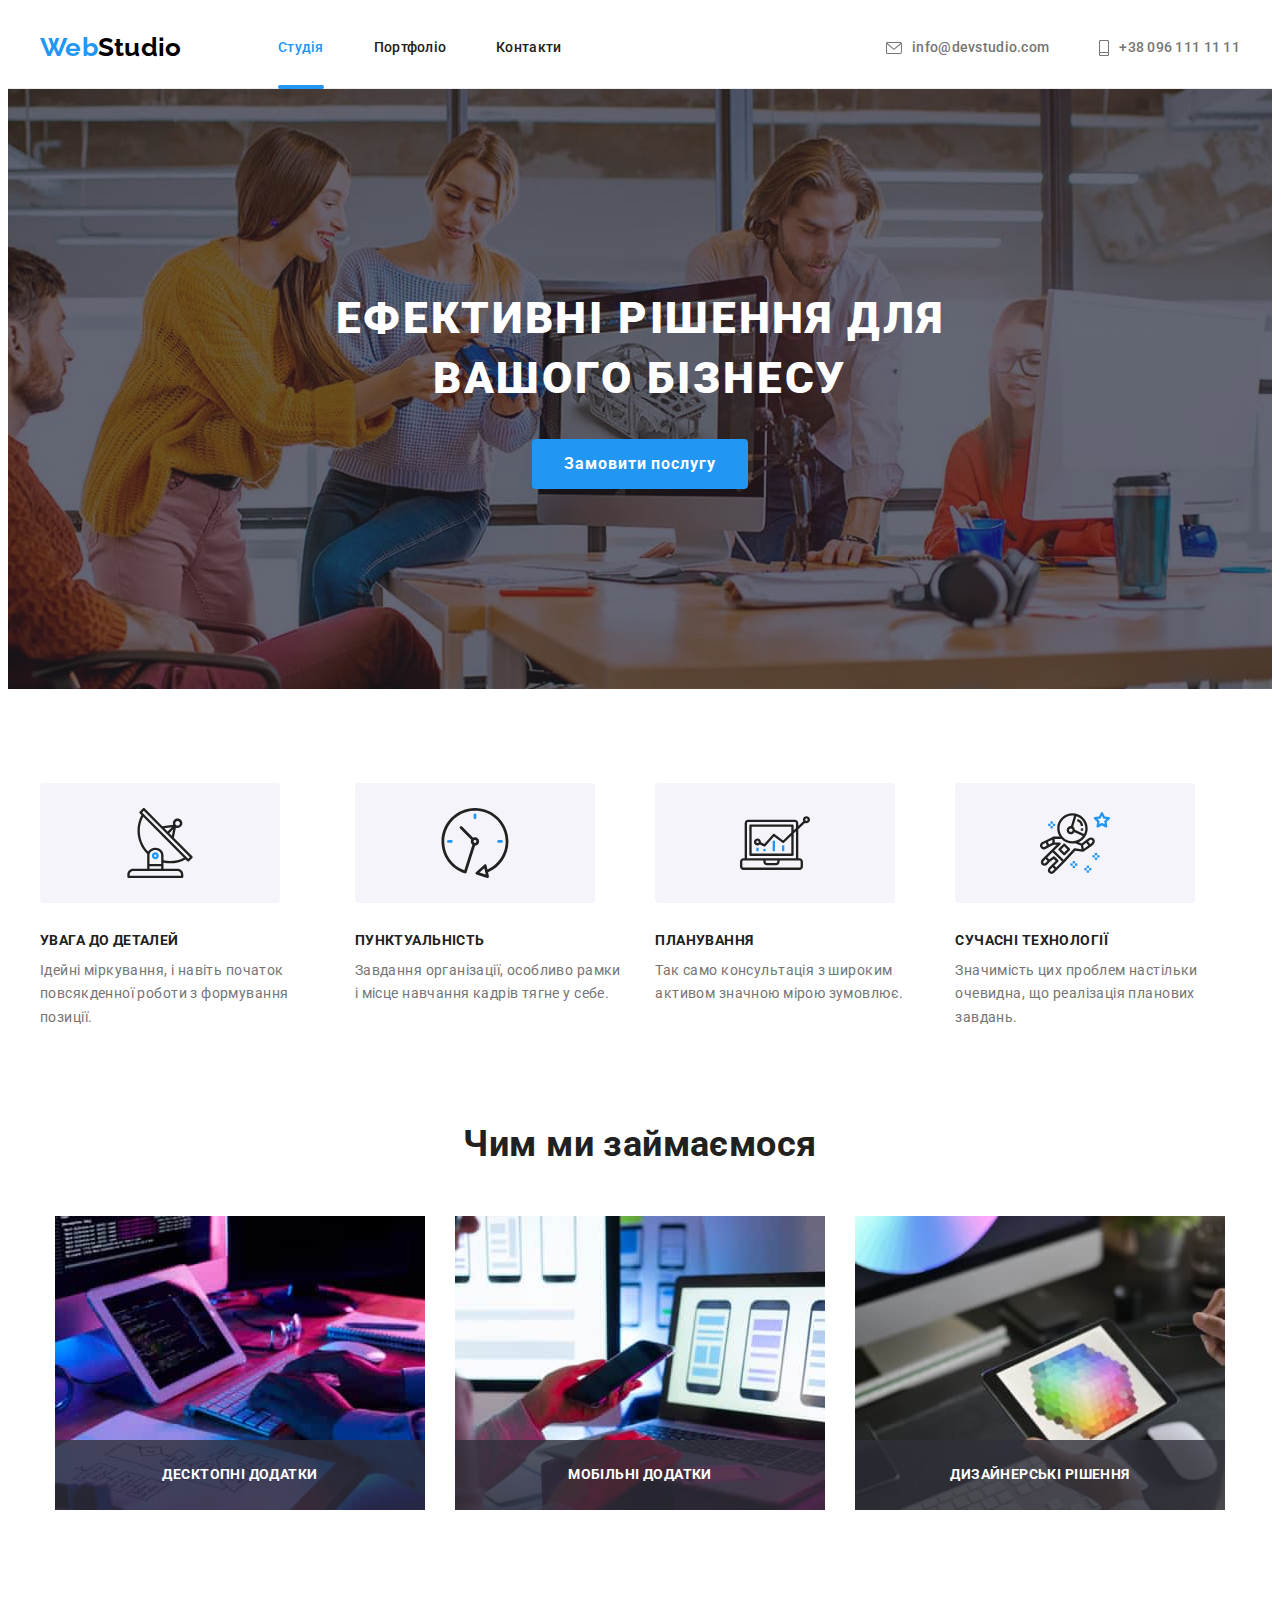
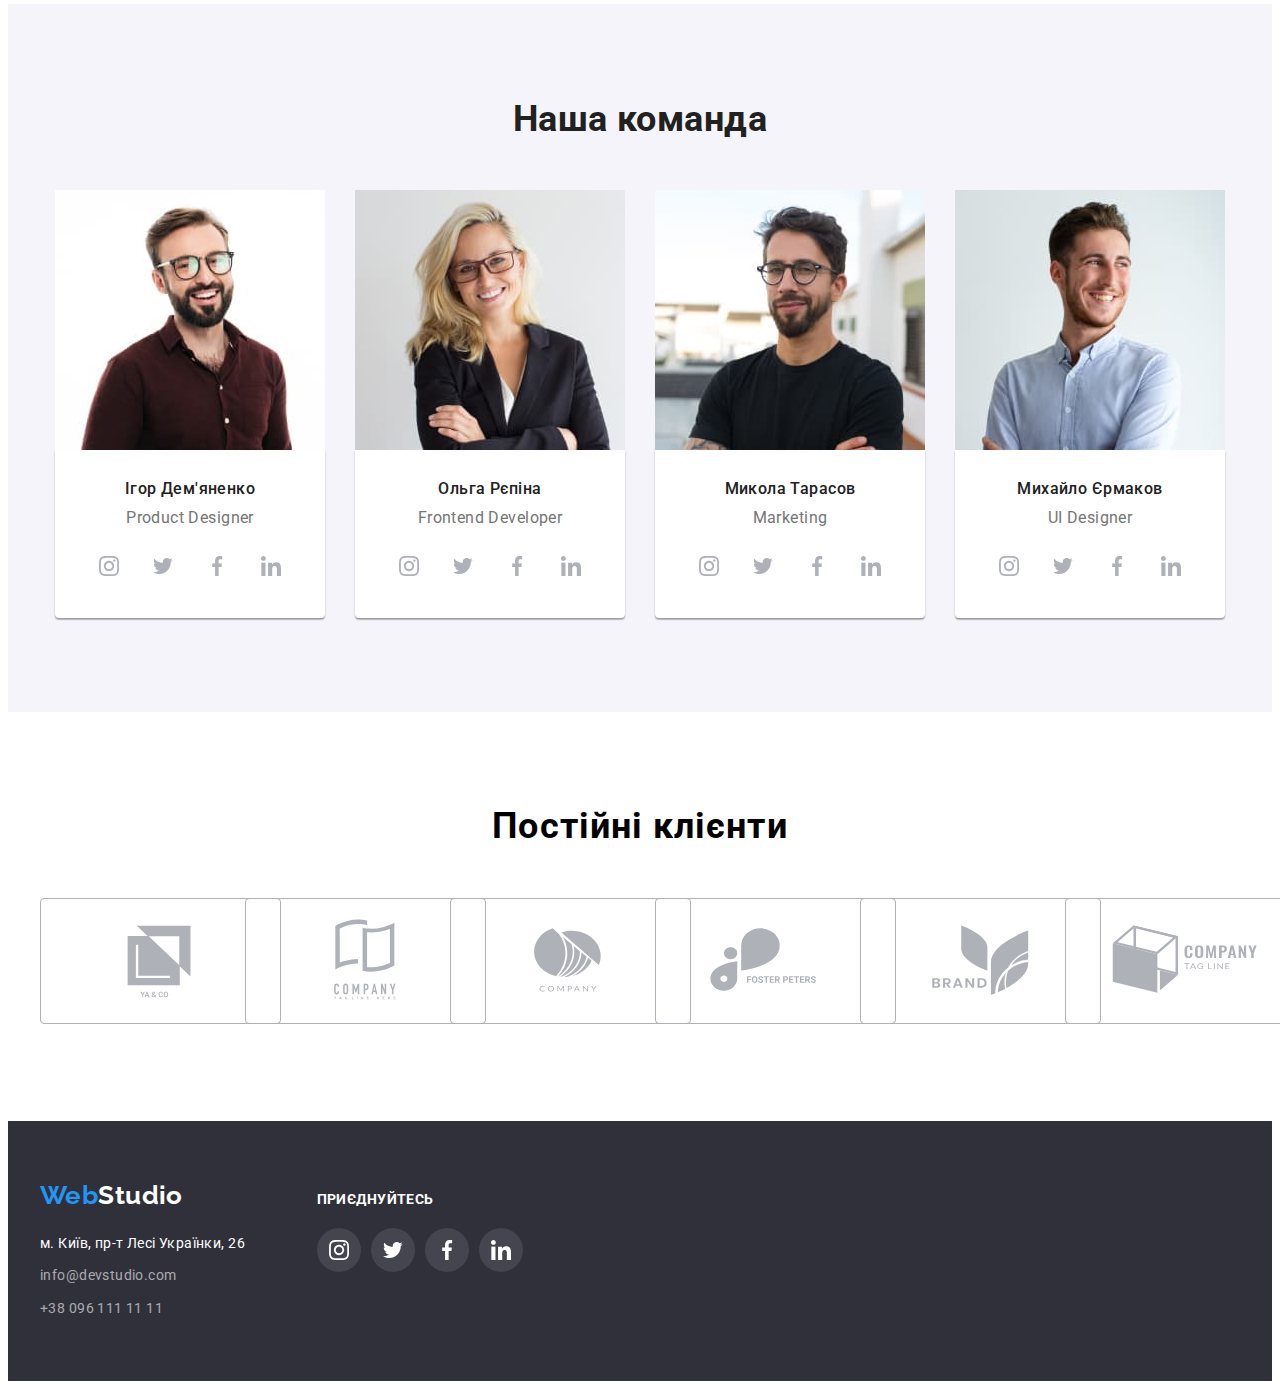
==== index.html @ 35bde999 "add elementary animation" ====
<!DOCTYPE html>
<html lang="uk">
  <head>
    <meta charset="UTF-8" />
    <meta http-equiv="X-UA-Compatible" content="IE=edge" />
    <meta name="viewport" content="width=device-width, initial-scale=1.0" />
    <title>Студія</title>
    <link rel="preconnect" href="https://fonts.googleapis.com" />
    <link rel="preconnect" href="https://fonts.gstatic.com" crossorigin />
    <link
      href="https://fonts.googleapis.com/css2?family=Raleway:wght@700&family=Roboto:wght@400;500;700;900&display=swap"
      rel="stylesheet"
    />
    <link
      rel="stylesheet"
      href="https://cdnjs.cloudflare.com/ajax/libs/modern-normalize/1.1.0/modern-normalize.min.css"
      integrity="sha512-wpPYUAdjBVSE4KJnH1VR1HeZfpl1ub8YT/NKx4PuQ5NmX2tKuGu6U/JRp5y+Y8XG2tV+wKQpNHVUX03MfMFn9Q=="
      crossorigin="anonymous"
      referrerpolicy="no-referrer"
    />
    <link rel="stylesheet" href="./css/styles.css" />
  </head>
  <body>
    <!-- Наведение по сайту -->
    <header class="header">
      <div class="container header-container">
        <a href="./index.html" class="header-logo"
          ><span class="logo-first">Web</span
          ><span class="logo-second">Studio</span>
        </a>
        <nav class="nav">
          <ul class="nav-list">
            <li class="nav-item">
              <a class="nav-link link current" href="./index.html">Студія</a>
            </li>
            <li class="nav-item">
              <a class="nav-link link" href="./portfolio.html">Портфоліо</a>
            </li>
            <li class="nav-item">
              <a class="nav-link link" href="#">Контакти</a>
            </li>
          </ul>
        </nav>
        <ul class="contacts">
          <li class="contacts-link">
            <a class="contact link" href="mailto:info@devstudio.com">
              <svg class="mail" width="16" height="12">
                <use href="./images/icons.svg#icon-mail"></use>
              </svg>
              info@devstudio.com
            </a>
          </li>
          <li class="contacts-link">
            <a class="contact link" href="tel:+380961111111">
              <svg class="phone" width="10" height="16">
                <use href="./images/icons.svg#icon-phone"></use>
              </svg>
              +38 096 111 11 11
            </a>
          </li>
        </ul>
      </div>
    </header>

    <main>
      <!-- Hero -->
      <section class="hero section">
        <div class="container">
          <h1 class="hero-title">Ефективні рішення для вашого бізнесу</h1>
          <button class="hero-button button" type="button" data-modal-open>
            Замовити послугу
          </button>
        </div>
      </section>

      <!-- Преимущества -->
      <section class="benefits section">
        <div class="container">
          <h2 class="benefits-title visually-hidden">Переваги</h2>
          <ul class="benefits-link">
            <li class="benefits-item">
              <div class="benefist-list">
                <svg class="benefits-icon-list" width="70" height="70">
                  <use
                    class="icon-benefits"
                    href="./images/icons.svg#icon-antenna"
                  ></use>
                </svg>
              </div>
              <h3 class="benefits-item-title">УВАГА ДО ДЕТАЛЕЙ</h3>
              <p class="benefits-item-text">
                Ідейні міркування, і навіть початок повсякденної роботи з
                формування позиції.
              </p>
            </li>
            <li class="benefits-item">
              <div class="benefist-list">
                <svg class="benefits-icon-list" width="70" height="70">
                  <use
                    class="icon-benefits"
                    href="./images/icons.svg#icon-clock"
                  ></use>
                </svg>
              </div>
              <h3 class="benefits-item-title">ПУНКТУАЛЬНІСТЬ</h3>
              <p class="benefits-item-text">
                Завдання організації, особливо рамки і місце навчання кадрів
                тягне у себе.
              </p>
            </li>
            <li class="benefits-item">
              <div class="benefist-list">
                <svg class="benefits-icon-list" width="70" height="70">
                  <use
                    class="icon-benefits"
                    href="./images/icons.svg#icon-diagram"
                  ></use>
                </svg>
              </div>
              <h3 class="benefits-item-title">ПЛАНУВАННЯ</h3>
              <p class="benefits-item-text">
                Так само консультація з широким активом значною мірою зумовлює.
              </p>
            </li>
            <li class="benefits-item">
              <div class="benefist-list">
                <svg class="benefits-icon-list" width="70" height="70">
                  <use
                    class="icon-benefits"
                    href="./images/icons.svg#icon-astronaut"
                  ></use>
                </svg>
              </div>
              <h3 class="benefits-item-title">СУЧАСНІ ТЕХНОЛОГІЇ</h3>
              <p class="benefits-item-text">
                Значимість цих проблем настільки очевидна, що реалізація
                планових завдань.
              </p>
            </li>
          </ul>
        </div>
      </section>

      <!-- Род занятий -->
      <section class="work section">
        <div class="container">
          <h2 class="work-title">Чим ми займаємося</h2>
          <ul class="work-images">
            <li class="work-list">
              <img src="./images/img.jpg" alt="Робота" width="370" />
              <div class="work-ideas">
                <p class="work-text">Десктопні додатки</p>
              </div>
            </li>
            <li class="work-list">
              <img src="./images/img1.jpg" alt="Тестування" width="370" />
              <div class="work-ideas">
                <p class="work-text">Мобільні додатки</p>
              </div>
            </li>
            <li class="work-list">
              <img src="./images/img2.jpg" alt="Дизайн" width="370" />
              <div class="work-ideas">
                <p class="work-text">Дизайнерські рішення</p>
              </div>
            </li>
          </ul>
        </div>
      </section>

      <!-- Команда -->
      <section class="comand section">
        <div class="container">
          <h2 class="comand-title">Наша команда</h2>
          <ul class="comand-list">
            <li class="comand-item">
              <img src="./images/person1.jpg" alt="Портрет" width="270" />
              <div class="comand-item-text">
                <p class="comand-text">Ігор Дем'яненко</p>
                <p class="comand-profession">Product Designer</p>
                <ul class="comand-media-list">
                  <li class="socials-list-item">
                    <a class="socials-link" href="">
                      <svg class="socials-icon" width="20" height="20">
                        <use href="./images/icons.svg#icon-instagram"></use>
                      </svg>
                    </a>
                  </li>
                  <li class="socials-list-item">
                    <a class="socials-link" href="">
                      <svg class="socials-icon" width="20" height="20">
                        <use href="./images/icons.svg#icon-Vector"></use>
                      </svg>
                    </a>
                  </li>
                  <li class="socials-list-item">
                    <a class="socials-link" href="">
                      <svg class="socials-icon" width="20" height="20">
                        <use href="./images/icons.svg#icon-facebook"></use>
                      </svg>
                    </a>
                  </li>
                  <li class="socials-list-item">
                    <a class="socials-link" href="">
                      <svg class="socials-icon" width="20" height="20">
                        <use href="./images/icons.svg#icon-linkedin"></use>
                      </svg>
                    </a>
                  </li>
                </ul>
              </div>
            </li>
            <li class="comand-item">
              <img src="./images/person4.jpg" alt="Портрет" width="270" />
              <div class="comand-item-text">
                <p class="comand-text">Ольга Рєпіна</p>
                <p class="comand-profession">Frontend Developer</p>
                <ul class="comand-media-list">
                  <li class="socials-list-item">
                    <a class="socials-link" href="">
                      <svg class="socials-icon" width="20" height="20">
                        <use href="./images/icons.svg#icon-instagram"></use>
                      </svg>
                    </a>
                  </li>
                  <li class="socials-list-item">
                    <a class="socials-link" href="">
                      <svg class="socials-icon" width="20" height="20">
                        <use href="./images/icons.svg#icon-Vector"></use>
                      </svg>
                    </a>
                  </li>
                  <li class="socials-list-item">
                    <a class="socials-link" href="">
                      <svg class="socials-icon" width="20" height="20">
                        <use href="./images/icons.svg#icon-facebook"></use>
                      </svg>
                    </a>
                  </li>
                  <li class="socials-list-item">
                    <a class="socials-link" href="">
                      <svg class="socials-icon" width="20" height="20">
                        <use href="./images/icons.svg#icon-linkedin"></use>
                      </svg>
                    </a>
                  </li>
                </ul>
              </div>
            </li>
            <li class="comand-item">
              <img src="./images/person3.jpg" alt="Портрет" width="270" />
              <div class="comand-item-text">
                <p class="comand-text">Микола Тарасов</p>
                <p class="comand-profession">Marketing</p>
                <ul class="comand-media-list">
                  <li class="socials-list-item">
                    <a class="socials-link" href="">
                      <svg class="socials-icon" width="20" height="20">
                        <use href="./images/icons.svg#icon-instagram"></use>
                      </svg>
                    </a>
                  </li>
                  <li class="socials-list-item">
                    <a class="socials-link" href="">
                      <svg class="socials-icon" width="20" height="20">
                        <use href="./images/icons.svg#icon-Vector"></use>
                      </svg>
                    </a>
                  </li>
                  <li class="socials-list-item">
                    <a class="socials-link" href="">
                      <svg class="socials-icon" width="20" height="20">
                        <use href="./images/icons.svg#icon-facebook"></use>
                      </svg>
                    </a>
                  </li>
                  <li class="socials-list-item">
                    <a class="socials-link" href="">
                      <svg class="socials-icon" width="20" height="20">
                        <use href="./images/icons.svg#icon-linkedin"></use>
                      </svg>
                    </a>
                  </li>
                </ul>
              </div>
            </li>
            <li class="comand-item">
              <img src="./images/person2.jpg" alt="Портрет" width="270" />
              <div class="comand-item-text">
                <p class="comand-text">Михайло Єрмаков</p>
                <p class="comand-profession">UI Designer</p>
                <ul class="comand-media-list">
                  <li class="socials-list-item">
                    <a class="socials-link" href="">
                      <svg class="socials-icon" width="20" height="20">
                        <use href="./images/icons.svg#icon-instagram"></use>
                      </svg>
                    </a>
                  </li>
                  <li class="socials-list-item">
                    <a class="socials-link" href="">
                      <svg class="socials-icon" width="20" height="20">
                        <use href="./images/icons.svg#icon-Vector"></use>
                      </svg>
                    </a>
                  </li>
                  <li class="socials-list-item">
                    <a class="socials-link" href="">
                      <svg class="socials-icon" width="20" height="20">
                        <use href="./images/icons.svg#icon-facebook"></use>
                      </svg>
                    </a>
                  </li>
                  <li class="socials-list-item">
                    <a class="socials-link" href="">
                      <svg class="socials-icon" width="20" height="20">
                        <use href="./images/icons.svg#icon-linkedin"></use>
                      </svg>
                    </a>
                  </li>
                </ul>
              </div>
            </li>
          </ul>
        </div>
      </section>
    </main>

    <!-- Постоянные Клиенты -->
    <section class="section">
      <div class="container">
        <h2 class="clients-title">Постійні клієнти</h2>
        <ul class="clients-list">
          <li class="clients-item">
            <a class="clients-link" href="#">
              <svg class="clients-icon">
                <use href="./images/icons.svg#icon-Logo"></use>
              </svg>
            </a>
          </li>
          <li class="clients-item">
            <a class="clients-link" href="#">
              <svg class="clients-icon">
                <use href="./images/icons.svg#icon-Logo-1"></use>
              </svg>
            </a>
          </li>
          <li class="clients-item">
            <a class="clients-link" href="#">
              <svg class="clients-icon">
                <use href="./images/icons.svg#icon-Logo-2"></use>
              </svg>
            </a>
          </li>
          <li class="clients-item">
            <a class="clients-link" href="#">
              <svg class="clients-icon">
                <use href="./images/icons.svg#icon-Logo-3"></use>
              </svg>
            </a>
          </li>
          <li class="clients-item">
            <a class="clients-link" href="#">
              <svg class="clients-icon">
                <use href="./images/icons.svg#icon-Logo-4"></use>
              </svg>
            </a>
          </li>
          <li class="clients-item">
            <a class="clients-link" href="#">
              <svg class="clients-icon">
                <use href="./images/icons.svg#icon-Logo-5"></use>
              </svg>
            </a>
          </li>
        </ul>
      </div>
    </section>

    <!-- Контактная инфо -->
    <footer class="footer">
      <div class="container">
        <div class="footer-content">
          <div class="footer-contact">
            <a href="./index.html" class="footer-logo"
              ><span class="logo-first">Web</span
              ><span class="logo-second color">Studio</span>
            </a>
            <address class="address">
              <ul class="footer-item">
                <li class="footer-list list-address">
                  <a
                    class="footer-map"
                    href="https://goo.gl/maps/SfLGjtbYT2zmBpAr8"
                    target="_blank"
                    rel="noopener noreferrer nofollow"
                    >м. Київ, пр-т Лесі Українки, 26</a
                  >
                </li>
                <li class="list-address">
                  <a class="footer-contact" href="mailto:info@devstudio.com"
                    >info@devstudio.com</a
                  >
                </li>
                <li class="list-address">
                  <a class="footer-contact" href="tel:+380961111111"
                    >+38 096 111 11 11</a
                  >
                </li>
              </ul>
            </address>
          </div>

          <div class="socials">
            <p class="socials-title">Приєднуйтесь</p>
            <ul class="social-list">
              <li class="social-item">
                <a class="social-link" href="">
                  <svg class="social-icon" width="20" height="20">
                    <use href="./images/icons.svg#icon-instagram"></use>
                  </svg>
                </a>
              </li>
              <li class="social-item">
                <a class="social-link" href="">
                  <svg class="social-icon" width="20" height="20">
                    <use href="./images/icons.svg#icon-Vector"></use>
                  </svg>
                </a>
              </li>
              <li class="social-item">
                <a class="social-link" href="">
                  <svg class="social-icon" width="20" height="20">
                    <use href="./images/icons.svg#icon-facebook"></use>
                  </svg>
                </a>
              </li>
              <li class="social-item">
                <a class="social-link" href="">
                  <svg class="social-icon" width="20" height="20">
                    <use href="./images/icons.svg#icon-linkedin"></use>
                  </svg>
                </a>
              </li>
            </ul>
          </div>
        </div>
      </div>
    </footer>

    <div class="backdrop is-hidden" data-modal>
      <div class="modal">
        <button class="button-close" type="button" data-modal-close>
          <svg class="icon-close" width="11" height="11">
            <use href="./images/icons.svg#icon-close-black"></use>
          </svg>
        </button>
      </div>
    </div>
    <script src="./js/modal.js"></script>
  </body>
</html>
---- css/styles.css ----
:root {
  --background-color: #ffffff;
  --main-color: #212121;
  --second-color: #757575;
  --color-button: #2196f3;
  --background-color-button: #188ce8;
  --background-color-team: #f5f4fa;
  --bcg-second: #2f303a;
  --third-color: rgba(255, 255, 255, 0.6);
}

body {
  font-family: "Roboto", sans-serif;
  font-size: 14px;
  font-weight: 500;
  background: var(--background-color);
  letter-spacing: 0.03em;
}

h1,
h2,
h3,
h4,
h5,
h6,
p {
  margin: 0;
  padding: 0;
}

button {
  padding: 0;
  transition-property: inherit;
  transition-duration: 250ms;
  transition-timing-function: cubic-bezier(0.4, 0, 0.2, 1);
}

.link:hover,
.link:focus {
  color: var(--color-button);
  transition-property: inherit;
  transition-duration: 250ms;
  transition-timing-function: cubic-bezier(0.4, 0, 0.2, 1);
}

.container {
  width: 1200px;
  margin: 0 auto;
  padding-left: 15px;
  padding-right: 15px;
  margin: auto;
}

.section {
  padding-top: 94px;
  padding-bottom: 94px;
}

img {
  display: block;
}

a {
  text-decoration: none;
}

ul {
  margin: 0;
  padding: 0;
  list-style: none;
}

span {
  font-family: "Raleway", sans-serif;
  font-weight: 700;
  font-size: 26px;
  line-height: 1.14;
}

.visually-hidden {
  position: absolute;
  white-space: nowrap;
  width: 1px;
  height: 1px;
  overflow: hidden;
  border: 0;
  padding: 0;
  clip: rect(0 0 0 0);
  clip-path: inset(50%);
  margin: -1px;
}

/* Header */

.header-container {
  display: flex;
  align-items: center;
}

.nav-item .current {
  color: var(--color-button);
}

.nav-item {
  position: relative;
}

.header-logo {
  display: block;
  width: 145px;
  margin-right: 93px;
}

.logo-first {
  color: var(--color-button);
}

.logo-second {
  color: #000000;
}

.header {
  font-style: normal;
  line-height: 1.14;
  letter-spacing: 0.02em;
  background-color: var(--background-color);
  border-bottom: 1px solid #ececec;
}

.nav-list {
  display: flex;
  padding: 32px 0;
  gap: 50px;
}

.contacts {
  display: flex;
  align-items: center;
  justify-content: center;
  margin-left: auto;
  padding: 32px 0;
  gap: 50px;
}

.nav-link {
  color: var(--main-color);
  transition-property: inherit;
  transition-duration: 250ms;
  transition-timing-function: cubic-bezier(0.4, 0, 0.2, 1);
}

.current::after {
  position: absolute;
  content: "";
  left: 0;
  bottom: -33px;
  width: 100%;
  height: 4px;
  background-color: var(--color-button);
  border-radius: 2px;
}

.contact {
  display: flex;
  align-items: center;
  align-self: baseline;
  color: var(--second-color);

  transition-property: var(--background-color);
  transition-duration: 250ms;
  transition-timing-function: cubic-bezier(0.4, 0, 0.2, 1);
}

.mail,
.phone {
  margin-right: 10px;
  fill: var(--second-color);
}

.contact:hover .mail,
.contact:focus .mail {
  fill: var(--color-button);
}

.contact:hover .phone,
.contact:focus .phone {
  fill: var(--color-button);
}

.contact:hover,
.contact:focus {
  color: var(--color-button);
  transition-property: var(--background-color);
  transition-duration: 250ms;
  transition-timing-function: cubic-bezier(0.4, 0, 0.2, 1);
}

/* Hero Section */

.hero {
  max-width: 1600px;
  padding-top: 200px;
  padding-bottom: 200px;
  margin: 0 auto;
  background-color: var(--bcg-second);
  background-image: linear-gradient(
      to right,
      rgba(47, 48, 58, 0.4),
      rgba(47, 48, 58, 0.4)
    ),
    url(../images/bg-comand.jpg);

  background-repeat: no-repeat;
  background-size: cover;
  background-position: center;
}

.hero-title {
  max-width: 696px;
  margin: 0 auto;
  margin-bottom: 30px;
  font-weight: 900;
  font-size: 44px;
  line-height: 1.36;
  text-align: center;
  letter-spacing: 0.06em;
  text-transform: uppercase;
  color: var(--background-color);
}

.hero-button {
  display: flex;
  margin-left: auto;
  margin-right: auto;
  padding: 10px 32px;
  border-radius: 4px;
  border: transparent;

  font-family: "Roboto", sans-serif;
  font-weight: 700;
  font-size: 16px;
  line-height: 1.87;
  letter-spacing: 0.06em;

  transition-property: inherit;
  transition-duration: 250ms;
  transition-timing-function: cubic-bezier(0.4, 0, 0.2, 1);

  color: var(--background-color);
  background: var(--color-button);
}

.button:hover,
.button:focus {
  background-color: var(--background-color-button);
}

.button {
  cursor: pointer;
}

/* Benefits Section */

.benefits-link-icon {
  display: flex;
  align-items: center;
  justify-content: center;
  gap: 30px;
}

.benefits-link-icon {
  display: flex;
  align-items: center;
  justify-content: center;
}

.benefits-link {
  display: flex;
  justify-content: center;
  gap: 30px;
}

.benefist-list {
  display: flex;
  align-items: center;
  justify-content: center;
  width: 240px;
  height: 120px;
  margin-bottom: 30px;
  border-radius: 4px;
  background-color: var(--background-color-team);
}

.benefits-item-icon {
  padding: 25px 100px;
  background-color: var(--background-color-team);
  border-radius: 4px;
  margin-bottom: 30px;
}

.benefits-item-title {
  margin-bottom: 10px;
  font-weight: 700;
  font-size: 14px;
  line-height: 1.14;
  text-transform: uppercase;
  color: var(--main-color);
}

.benefits-item-text {
  min-width: 270px;
  font-weight: 400;
  line-height: 1.71;
  color: var(--second-color);
}

/* work */

.work {
  padding-top: 0;
}

.work-title {
  margin-bottom: 50px;
  font-weight: 700;
  font-size: 36px;
  line-height: 1.16;
  text-align: center;
  color: var(--main-color);
}

.work-images {
  display: flex;
  flex-wrap: wrap;
  justify-content: center;
  gap: 30px;
}

.work-list {
  position: relative;
}

.work-ideas {
  position: absolute;
  display: flex;
  align-items: center;
  justify-content: center;
  left: 0;
  bottom: 0;
  width: 100%;
  height: 70px;
  background: rgba(47, 48, 58, 0.8);
}

.work-text {
  font-weight: 700;
  line-height: 1.14;
  text-align: center;
  text-transform: uppercase;
  color: var(--background-color);
}

/* Comands */

.comand-list {
  display: flex;
  justify-content: center;
  flex-wrap: wrap;
  gap: 30px;
}

.comand {
  background-color: var(--background-color-team);
}

.comand-item {
  background-color: var(--background-color);
}

.comand-title {
  margin-bottom: 50px;
  font-weight: 700;
  font-size: 36px;
  line-height: 42px;
  text-align: center;
  color: var(--main-color);
}

.comand-item-text {
  padding: 30px 0;
  text-align: center;
  box-shadow: 0px 1px 3px rgba(0, 0, 0, 0.12), 0px 1px 1px rgba(0, 0, 0, 0.14),
    0px 2px 1px rgba(0, 0, 0, 0.2);
  border-radius: 0px 0px 4px 4px;
}

.comand-text {
  margin-bottom: 10px;
  font-size: 16px;
  line-height: 1.18;
  color: var(--main-color);
}

.comand-profession {
  font-weight: 400;
  font-size: 16px;
  line-height: 1.18;
  margin-bottom: 16px;
  color: var(--second-color);
}

.comand-media-list {
  display: flex;
  justify-content: center;
  gap: 10px;
}

.socials-link {
  display: flex;
  align-items: center;
  justify-content: center;
  width: 44px;
  height: 44px;
  background-color: var(--background-color);
  border-radius: 50%;
  transition-property:var(--color-button);
  transition-duration: 250ms;
  transition-timing-function: cubic-bezier(0.4, 0, 0.2, 1);
}

.socials-icon {
  fill: #afb1b8;
}

.socials-link:hover .socials-icon,
.socials-link:focus .socials-icon {
  fill: var(--background-color);
}

.socials-link:hover,
.socials-link:focus {
  color: var(--background-color);
  background-color: var(--color-button);
  transition-property:var(--color-button);
  transition-duration: 250ms;
  transition-timing-function: cubic-bezier(0.4, 0, 0.2, 1);
}

/* Постоянные Клиенты */

.clients-title {
  text-align: center;
  font-weight: 700;
  font-size: 36px;
  line-height: 1.16;
  letter-spacing: 0.03em;
  margin-bottom: 50px;
}

.clients-list {
  display: flex;
  justify-content: center;
  gap: 30px;
}

.clients-icon {
  width: 100%;
  height: 92px;
  padding: 16px 32px;
  fill: #afb1b8;
  border: 1px solid #afb1b8;
  border-radius: 4px;

  transition-property: var(--color-button);
  transition-duration: 250ms;
  transition-timing-function: cubic-bezier(0.4, 0, 0.2, 1);
}

.clients-link:hover .clients-icon,
.clients-link:focus .clients-icon {
  fill: var(--color-button);
  border-radius: var(--color-button);
  border-radius: 4px;
  transition-property: var(--color-button);
  transition-duration: 250ms;
  transition-timing-function: cubic-bezier(0.4, 0, 0.2, 1);
}

.clients-link:hover .clients-icon,
.clients-link:focus .clients-icon {
  color: var(--color-button);
  border: 1px solid var(--color-button);
}

/* Footer */
.footer-content {
  display: flex;
  align-items: baseline;
}

.footer {
  display: flex;
  padding: 60px 0;
  background-color: var(--bcg-second);
  font-style: normal;
}

.footer-logo {
  display: block;
  margin-bottom: 20px;
}

.list-address:not(:last-child) {
  margin-bottom: 9px;
}

.footer-map {
  font-weight: 400;
  line-height: 1.71;
  color: var(--background-color);
}

.footer-contact {
  margin-right: 70px;
  font-weight: 400;
  line-height: 1.71;
  color: var(--third-color);
}

.color {
  color: var(--background-color);
}

.socials-title {
  font-weight: 700;
  font-size: 14px;
  line-height: 1.14;
  color: var(--background-color);
  text-transform: uppercase;
  margin-bottom: 20px;
}

.social-list {
  display: flex;
  gap: 10px;
}

.social-link {
  display: flex;
  align-items: center;
  justify-content: center;
  width: 44px;
  height: 44px;
  background-color: rgba(255, 255, 255, 0.1);
  border-radius: 50%;

  transition-duration: 250ms;
  transition-timing-function: cubic-bezier(0.4, 0, 0.2, 1);
}

.social-icon {
  fill: var(--background-color);
}

.social-icon:hover .social-icon,
.social-icon:focus .social-icon {
  background-color: var(--color-button);
  transition-duration: 250ms;
  transition-timing-function: cubic-bezier(0.4, 0, 0.2, 1);
}

.social-link:hover,
.social-link:focus {
  color: var(--background-color);
  background-color: var(--color-button);
}

/* Portfolio */

.button-project {
  display: flex;
  justify-content: center;
  gap: 8px;
  margin-bottom: 50px;
}

.portfolio-button {
  padding: 6px 22px;
  border: transparent;
  border-radius: 4px;
  font-family: "Roboto", sans-serif;
  font-size: 16px;
  line-height: 1.62;
  text-align: center;
  color: var(--main-color);
  background: var(--background-color-team);

  transition-property: var(--main-color), var(--background-color-team);
  transition-duration: 250ms;
  transition-timing-function: cubic-bezier(0.4, 0, 0.2, 1);
}

.portfolio-button:hover,
.portfolio-button:focus {
  transition-duration: 250ms;
  transition-timing-function: cubic-bezier(0.4, 0, 0.2, 1);
  color: var(--background-color);
  background: var(--color-button);
}

.project {
  display: flex;
  flex-wrap: wrap;
  gap: 30px;
}

.project-box {
  border: 1px solid #eeeeee;
  border-top: none;
  padding: 20px 24px;
}

.project-list {
  flex-basis: calc((100% - 30px * 2) / 3);
}

.project-list:hover,
.project-list:focus {
  box-shadow: 0px 1px 1px rgba(0, 0, 0, 0.12), 0px 4px 4px rgba(0, 0, 0, 0.06),
    1px 4px 6px rgba(0, 0, 0, 0.16);
}

.project-thumb {
  position: relative;
  overflow: hidden;
}

.project-thumb::after {
  position: absolute;
  content: "";
  top: 0;
  left: 0;
  width: 100%;
  height: 100%;
  background-color: rgba(33, 150, 243, 0.9);

  transform: translateY(101%);
  transition-duration: 250ms;
  transition-timing-function: cubic-bezier(0.4, 0, 0.2, 1);
}

.project-list:hover .project-thumb::after,
.project-list:focus .project-thumb::after {
  transform: translateY(0);
  transition-property: rgba(33, 150, 243, 0.9);
  transition-duration: 250ms;
  transition-timing-function: cubic-bezier(0.4, 0, 0.2, 1);
}

.overlay {
  position: absolute;
  top: 0;
  left: 0;
  width: 100%;
  height: 100%;

  display: flex;
  text-align: center;
  justify-content: center;
  z-index: 10;

  color: var(--background-color);

  transform: translateY(101%);
  transition-property: var(--background-color);
  transition-duration: 250ms;
  transition-timing-function: cubic-bezier(0.4, 0, 0.2, 1);
}

.project-list:hover .overlay,
.project-list:focus .overlay {
  transform: translateY(0);
  transition-property: var(--background-color);
  transition-duration: 250ms;
  transition-timing-function: cubic-bezier(0.4, 0, 0.2, 1);
}

.project-text {
  padding: 63px 24px;
  font-weight: 400;
  font-size: 18px;
  line-height: 1.55;
}

.project-item {
  margin-bottom: 4px;
  font-weight: 700;
  font-size: 18px;
  line-height: 2;
  letter-spacing: 0.06em;
  color: var(--main-color);
}

.project-works {
  font-weight: 400;
  font-size: 16px;
  line-height: 1.87;
  color: var(--second-color);
}

.address {
  font-style: normal;
}

.footer-list:not(:last-child) {
  margin-bottom: 9px;
}

/* \\\\\\\\\\\\\\\
   FROM\\\\\\\\\\\ */

.backdrop {
  position: fixed;
  top: 0;
  left: 0;

  width: 100%;
  height: 100%;
  background: rgba(0, 0, 0, 0.2);
  opacity: 1;

  transition: opasity 250ms cubic-bezier(0.4, 0, 0.2, 1);
}

.backdrop.is-hidden {
  opacity: 0;
  visibility: hidden;
  pointer-events: none;
}

.modal {
  position: absolute;
  top: 50%;
  left: 50%;

  transform: translate(-50%, -50%);
  width: 528px;
  height: 581px;

  background: var(--background-color);
  box-shadow: 0px 1px 3px rgba(0, 0, 0, 0.12), 0px 1px 1px rgba(0, 0, 0, 0.14),
    0px 2px 1px rgba(0, 0, 0, 0.2);
  border-radius: 4px;
}

.button-close {
  position: absolute;
  top: 8px;
  right: 8px;
  display: flex;
  align-items: center;
  justify-content: center;
  width: 30px;
  height: 30px;

  background-color: transparent;
  border-radius: 50%;
  border: 1px solid rgba(0, 0, 0, 0.1);

  cursor: pointer;
}
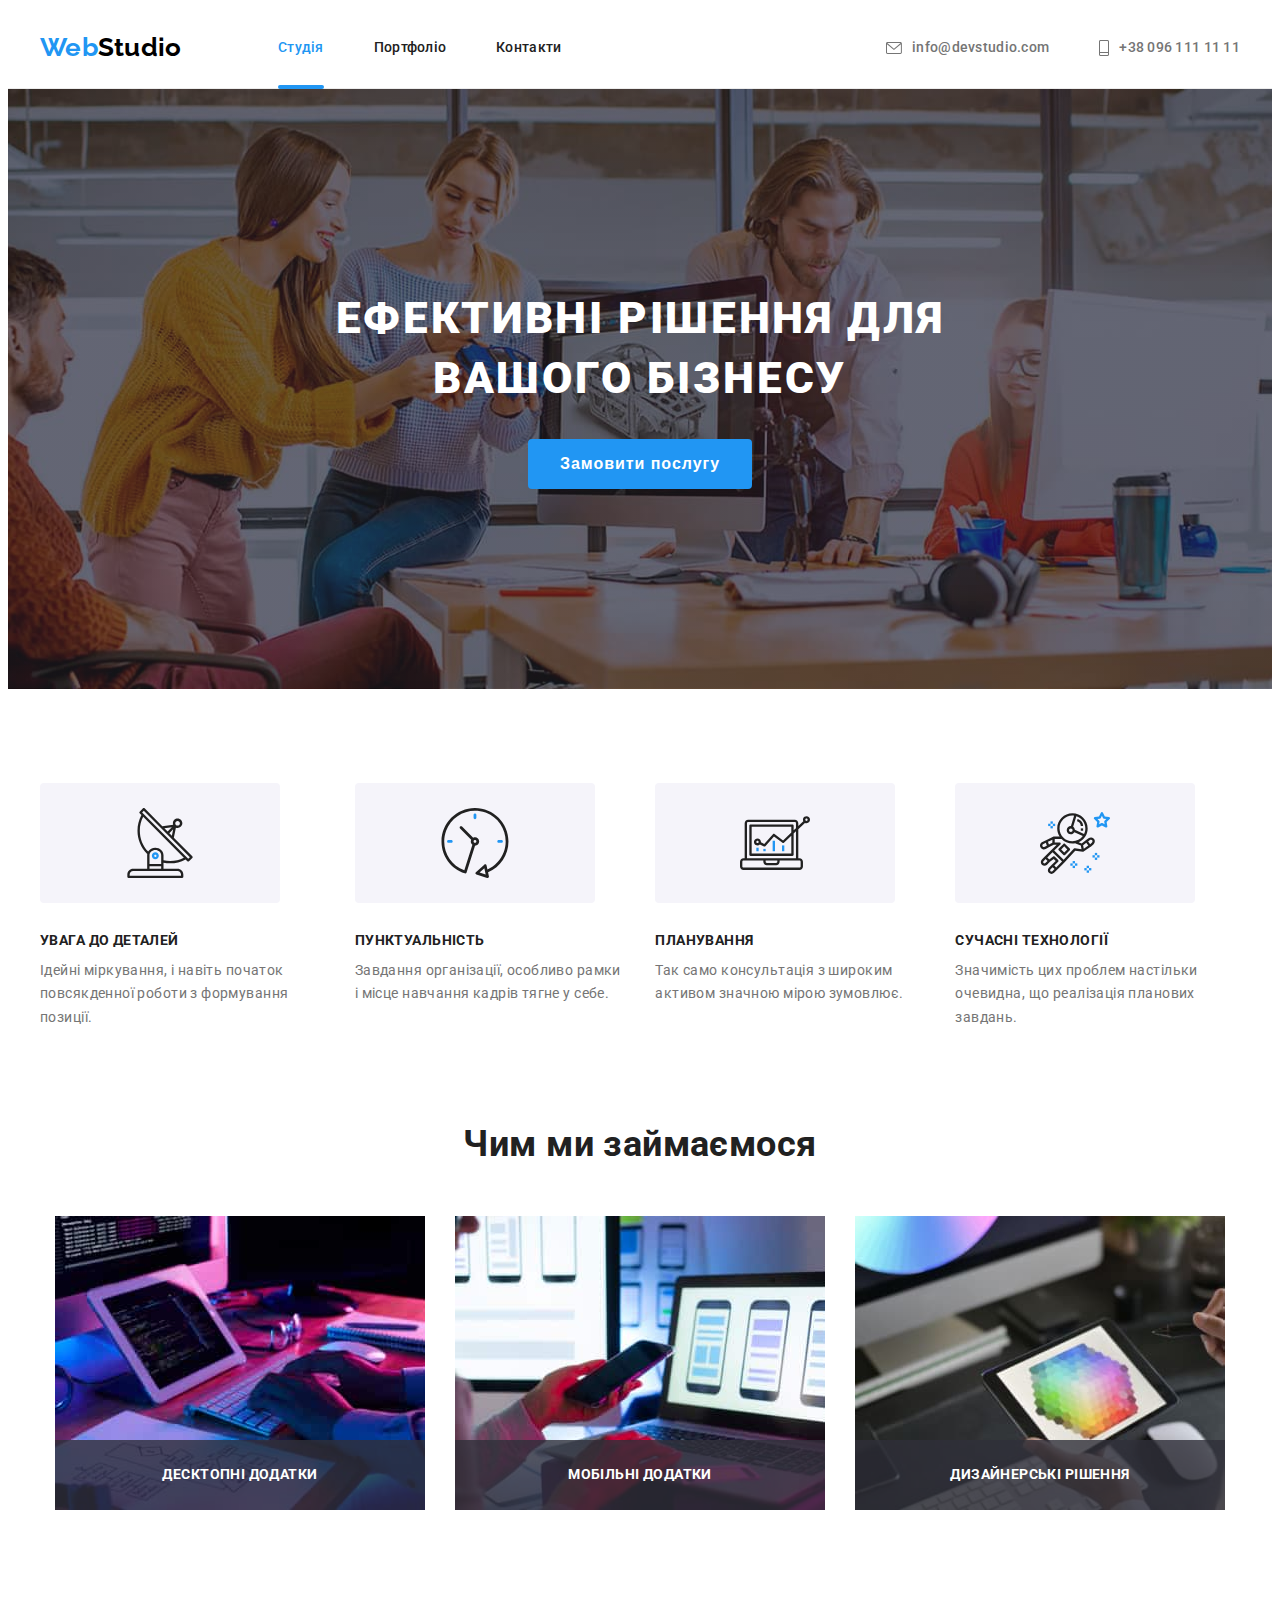
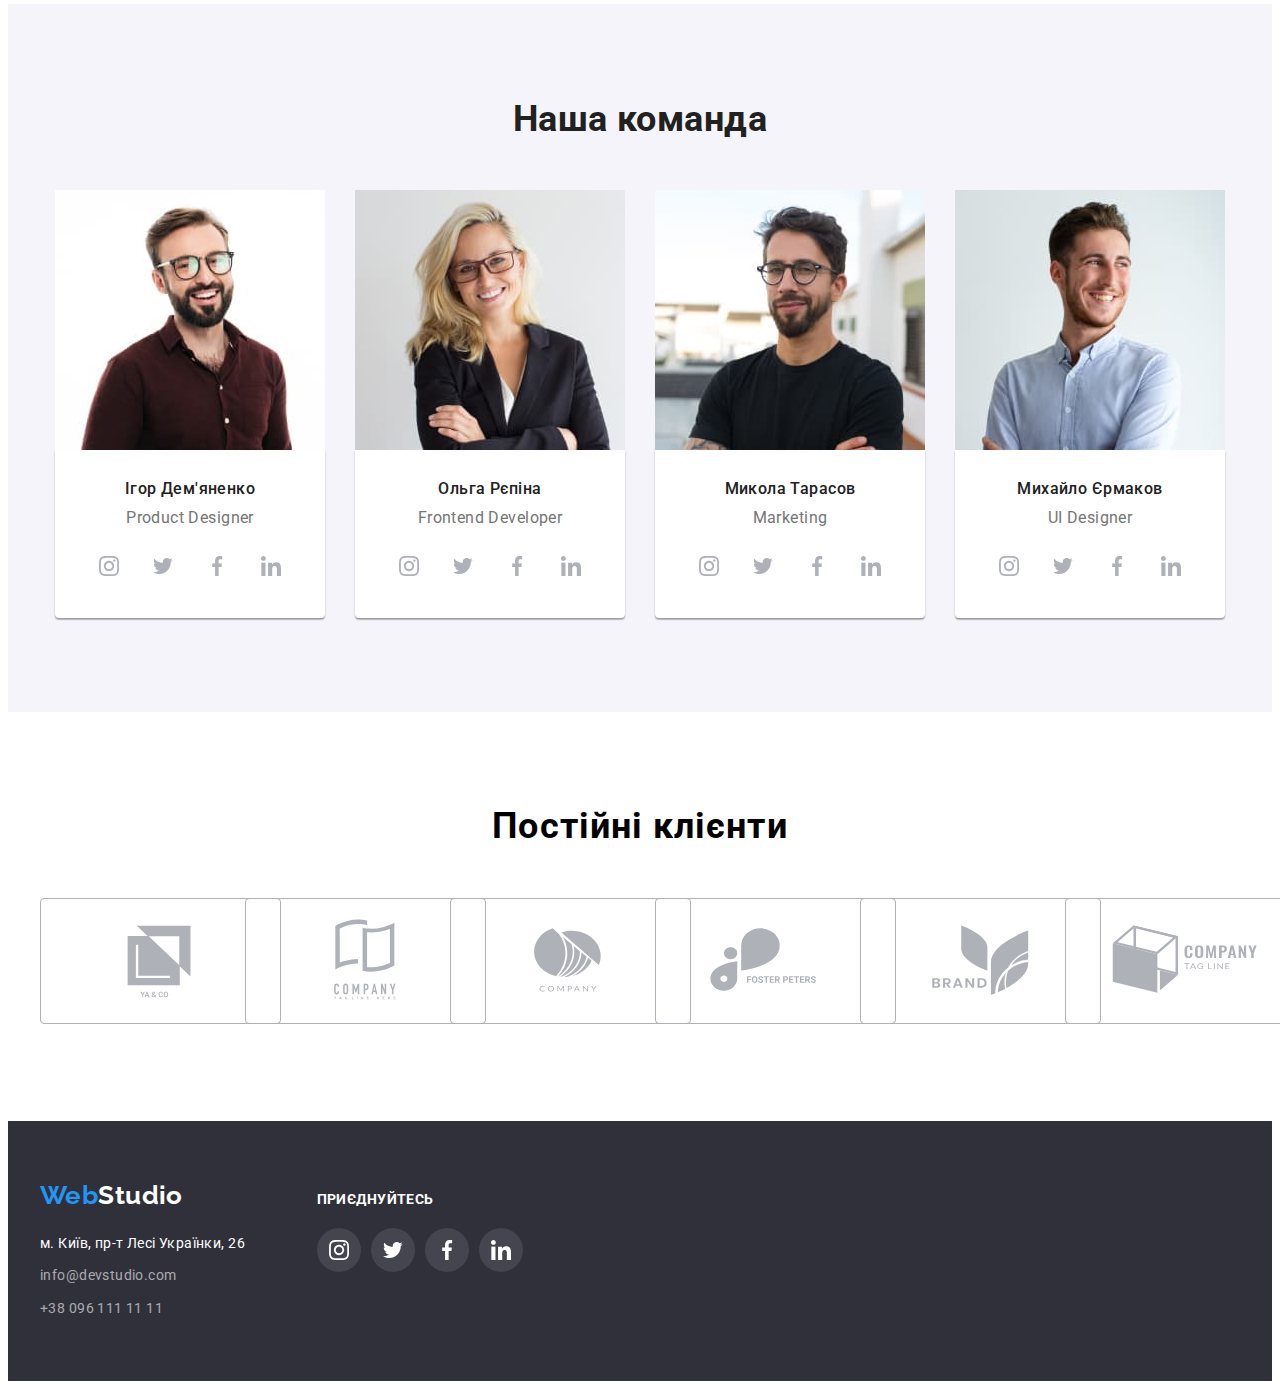
==== commit 13eb71b1: "revision" ====
--- a/index.html
+++ b/index.html
@@ -451,7 +451,7 @@
     <div class="backdrop is-hidden" data-modal>
       <div class="modal">
         <button class="button-close" type="button" data-modal-close>
-          <svg class="icon-close" width="11" height="11">
+          <svg class="icon-close" width="18" height="18">
             <use href="./images/icons.svg#icon-close-black"></use>
           </svg>
         </button>
--- a/css/styles.css
+++ b/css/styles.css
@@ -29,16 +29,14 @@
 }
 
 button {
+  cursor: pointer;
   padding: 0;
-  transition-property: inherit;
-  transition-duration: 250ms;
-  transition-timing-function: cubic-bezier(0.4, 0, 0.2, 1);
 }
 
 .link:hover,
 .link:focus {
   color: var(--color-button);
-  transition-property: inherit;
+  transition-property: color;
   transition-duration: 250ms;
   transition-timing-function: cubic-bezier(0.4, 0, 0.2, 1);
 }
@@ -144,7 +142,7 @@
 
 .nav-link {
   color: var(--main-color);
-  transition-property: inherit;
+  transition-property: color;
   transition-duration: 250ms;
   transition-timing-function: cubic-bezier(0.4, 0, 0.2, 1);
 }
@@ -166,7 +164,6 @@
   align-self: baseline;
   color: var(--second-color);
 
-  transition-property: var(--background-color);
   transition-duration: 250ms;
   transition-timing-function: cubic-bezier(0.4, 0, 0.2, 1);
 }
@@ -178,10 +175,7 @@
 }
 
 .contact:hover .mail,
-.contact:focus .mail {
-  fill: var(--color-button);
-}
-
+.contact:focus .mail,
 .contact:hover .phone,
 .contact:focus .phone {
   fill: var(--color-button);
@@ -189,8 +183,7 @@
 
 .contact:hover,
 .contact:focus {
-  color: var(--color-button);
-  transition-property: var(--background-color);
+  transition-property: color;
   transition-duration: 250ms;
   transition-timing-function: cubic-bezier(0.4, 0, 0.2, 1);
 }
@@ -236,27 +229,33 @@
   border-radius: 4px;
   border: transparent;
 
-  font-family: "Roboto", sans-serif;
   font-weight: 700;
   font-size: 16px;
   line-height: 1.87;
   letter-spacing: 0.06em;
 
-  transition-property: inherit;
-  transition-duration: 250ms;
-  transition-timing-function: cubic-bezier(0.4, 0, 0.2, 1);
-
-  color: var(--background-color);
-  background: var(--color-button);
+  color: var(--background-color);
+  background-color: var(--color-button);
+
+  transition-property: background-color;
+  transition-duration: 250ms;
+  transition-timing-function: cubic-bezier(0.4, 0, 0.2, 1);
+}
+
+.hero-button:hover,
+.hero-button:focus {
+  background-color: var(--background-color-button);
+  transition-property: background-color;
+  transition-duration: 250ms;
+  transition-timing-function: cubic-bezier(0.4, 0, 0.2, 1);
 }
 
 .button:hover,
 .button:focus {
   background-color: var(--background-color-button);
-}
-
-.button {
-  cursor: pointer;
+  transition-property: background-color;
+  transition-duration: 250ms;
+  transition-timing-function: cubic-bezier(0.4, 0, 0.2, 1);
 }
 
 /* Benefits Section */
@@ -423,13 +422,16 @@
   height: 44px;
   background-color: var(--background-color);
   border-radius: 50%;
-  transition-property:var(--color-button);
+  transition-property: color;
   transition-duration: 250ms;
   transition-timing-function: cubic-bezier(0.4, 0, 0.2, 1);
 }
 
 .socials-icon {
   fill: #afb1b8;
+  transition-property: fill;
+  transition-duration: 250ms;
+  transition-timing-function: cubic-bezier(0.4, 0, 0.2, 1);
 }
 
 .socials-link:hover .socials-icon,
@@ -441,7 +443,7 @@
 .socials-link:focus {
   color: var(--background-color);
   background-color: var(--color-button);
-  transition-property:var(--color-button);
+  transition-property: var(--color-button);
   transition-duration: 250ms;
   transition-timing-function: cubic-bezier(0.4, 0, 0.2, 1);
 }
@@ -553,13 +555,16 @@
   height: 44px;
   background-color: rgba(255, 255, 255, 0.1);
   border-radius: 50%;
-
+  transition-property: background-color;
   transition-duration: 250ms;
   transition-timing-function: cubic-bezier(0.4, 0, 0.2, 1);
 }
 
 .social-icon {
   fill: var(--background-color);
+  transition-property: fill;
+  transition-duration: 250ms;
+  transition-timing-function: cubic-bezier(0.4, 0, 0.2, 1);
 }
 
 .social-icon:hover .social-icon,
@@ -635,28 +640,6 @@
   overflow: hidden;
 }
 
-.project-thumb::after {
-  position: absolute;
-  content: "";
-  top: 0;
-  left: 0;
-  width: 100%;
-  height: 100%;
-  background-color: rgba(33, 150, 243, 0.9);
-
-  transform: translateY(101%);
-  transition-duration: 250ms;
-  transition-timing-function: cubic-bezier(0.4, 0, 0.2, 1);
-}
-
-.project-list:hover .project-thumb::after,
-.project-list:focus .project-thumb::after {
-  transform: translateY(0);
-  transition-property: rgba(33, 150, 243, 0.9);
-  transition-duration: 250ms;
-  transition-timing-function: cubic-bezier(0.4, 0, 0.2, 1);
-}
-
 .overlay {
   position: absolute;
   top: 0;
@@ -667,12 +650,12 @@
   display: flex;
   text-align: center;
   justify-content: center;
-  z-index: 10;
-
-  color: var(--background-color);
+  color: var(--background-color);
+  background-color: rgba(33, 150, 243, 0.9);
 
   transform: translateY(101%);
-  transition-property: var(--background-color);
+
+  transition-property: transform;
   transition-duration: 250ms;
   transition-timing-function: cubic-bezier(0.4, 0, 0.2, 1);
 }
@@ -680,9 +663,6 @@
 .project-list:hover .overlay,
 .project-list:focus .overlay {
   transform: translateY(0);
-  transition-property: var(--background-color);
-  transition-duration: 250ms;
-  transition-timing-function: cubic-bezier(0.4, 0, 0.2, 1);
 }
 
 .project-text {
@@ -727,9 +707,13 @@
   width: 100%;
   height: 100%;
   background: rgba(0, 0, 0, 0.2);
+
   opacity: 1;
-
-  transition: opasity 250ms cubic-bezier(0.4, 0, 0.2, 1);
+  visibility: visible;
+  pointer-events: initial;
+
+  transition: opacity 250ms cubic-bezier(0.4, 0, 0.2, 1),
+    visibility 250ms cubic-bezier(0.4, 0, 0.2, 1);
 }
 
 .backdrop.is-hidden {
@@ -747,7 +731,7 @@
   width: 528px;
   height: 581px;
 
-  background: var(--background-color);
+  background-color: var(--background-color);
   box-shadow: 0px 1px 3px rgba(0, 0, 0, 0.12), 0px 1px 1px rgba(0, 0, 0, 0.14),
     0px 2px 1px rgba(0, 0, 0, 0.2);
   border-radius: 4px;
@@ -766,6 +750,5 @@
   background-color: transparent;
   border-radius: 50%;
   border: 1px solid rgba(0, 0, 0, 0.1);
-
   cursor: pointer;
 }
